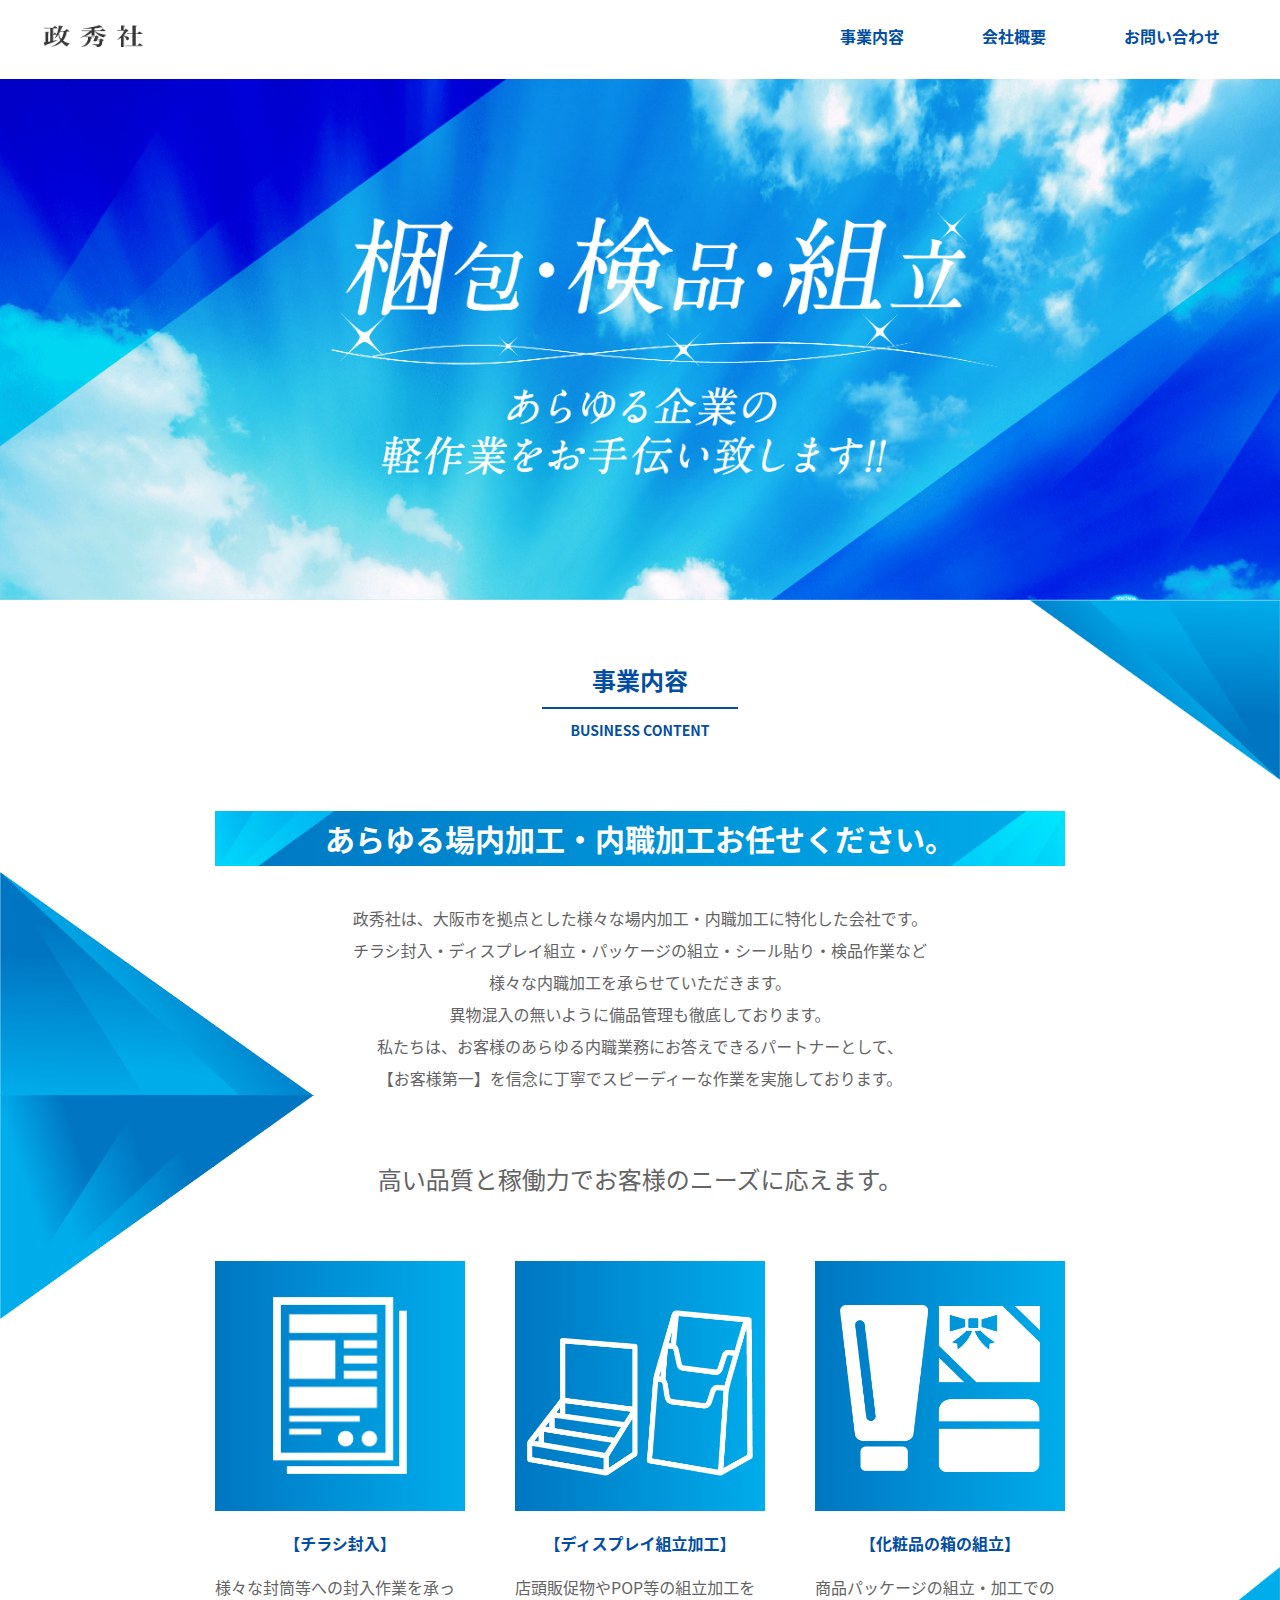
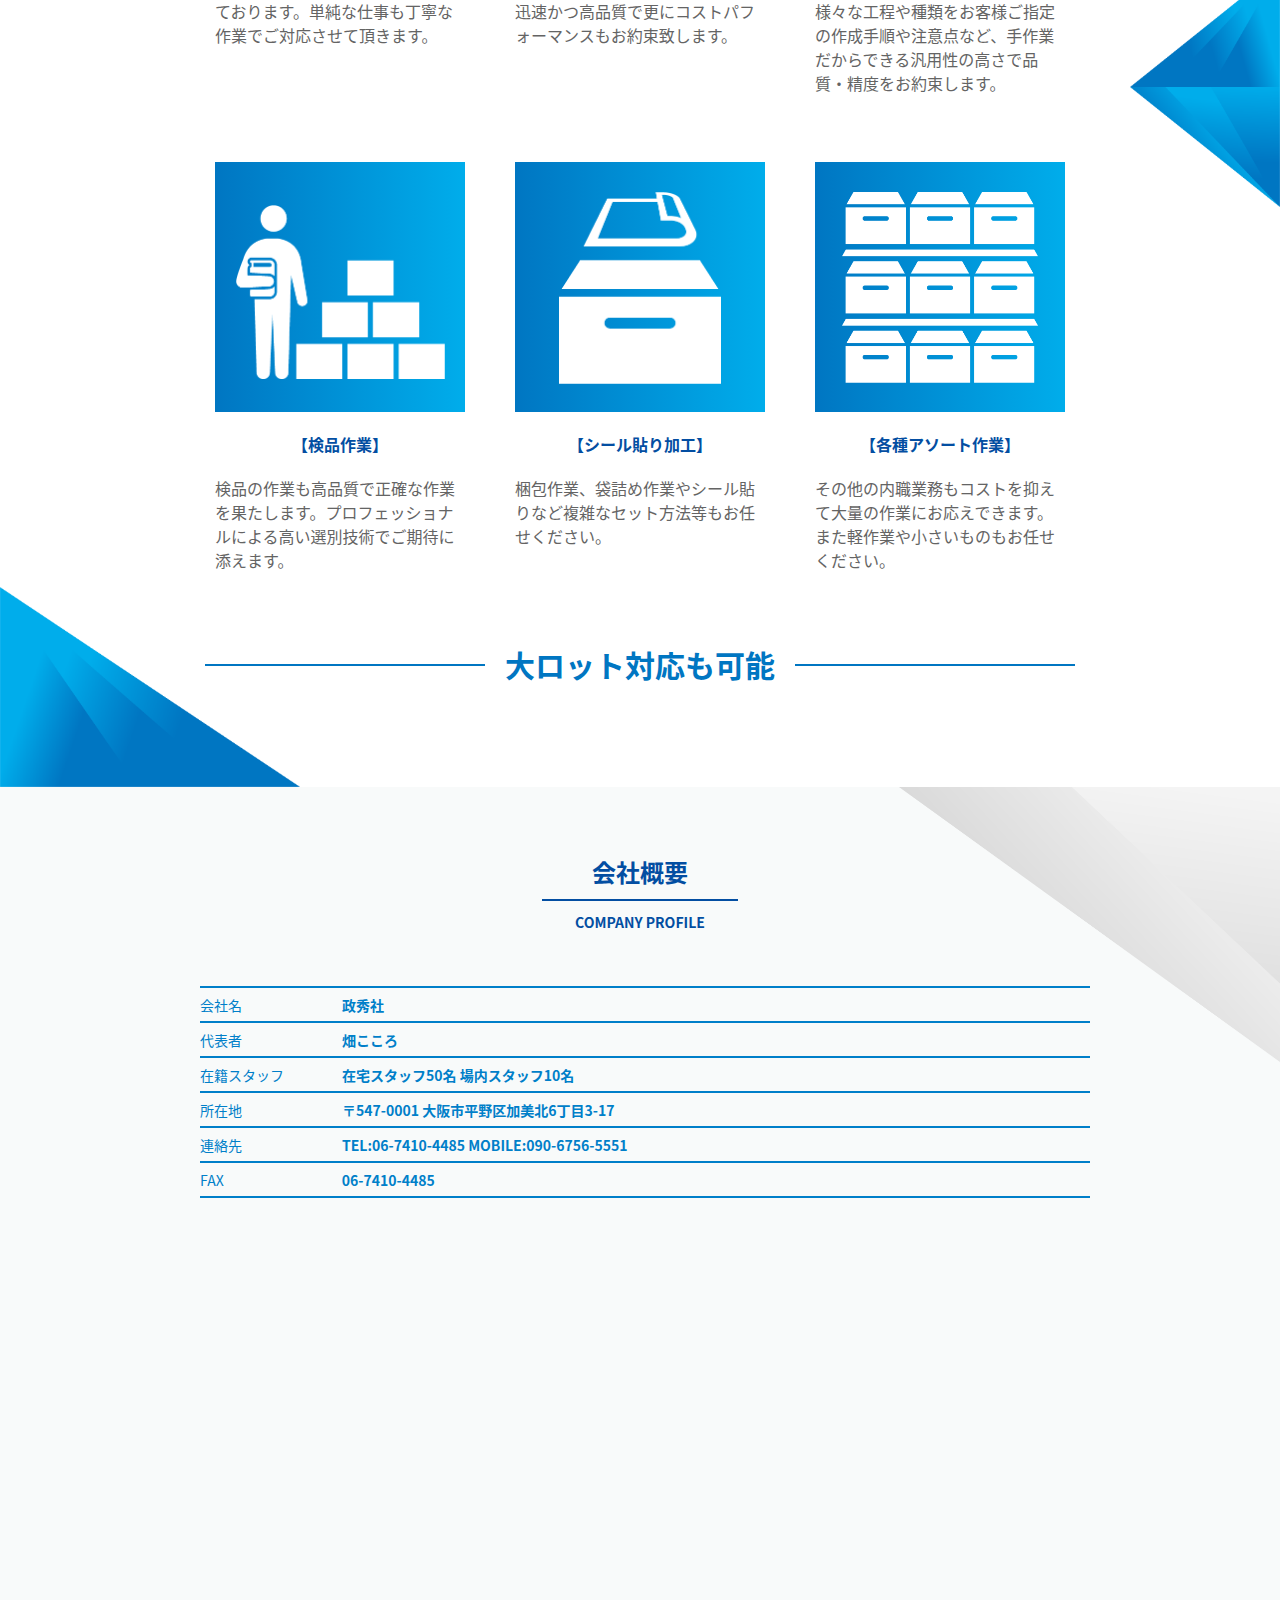
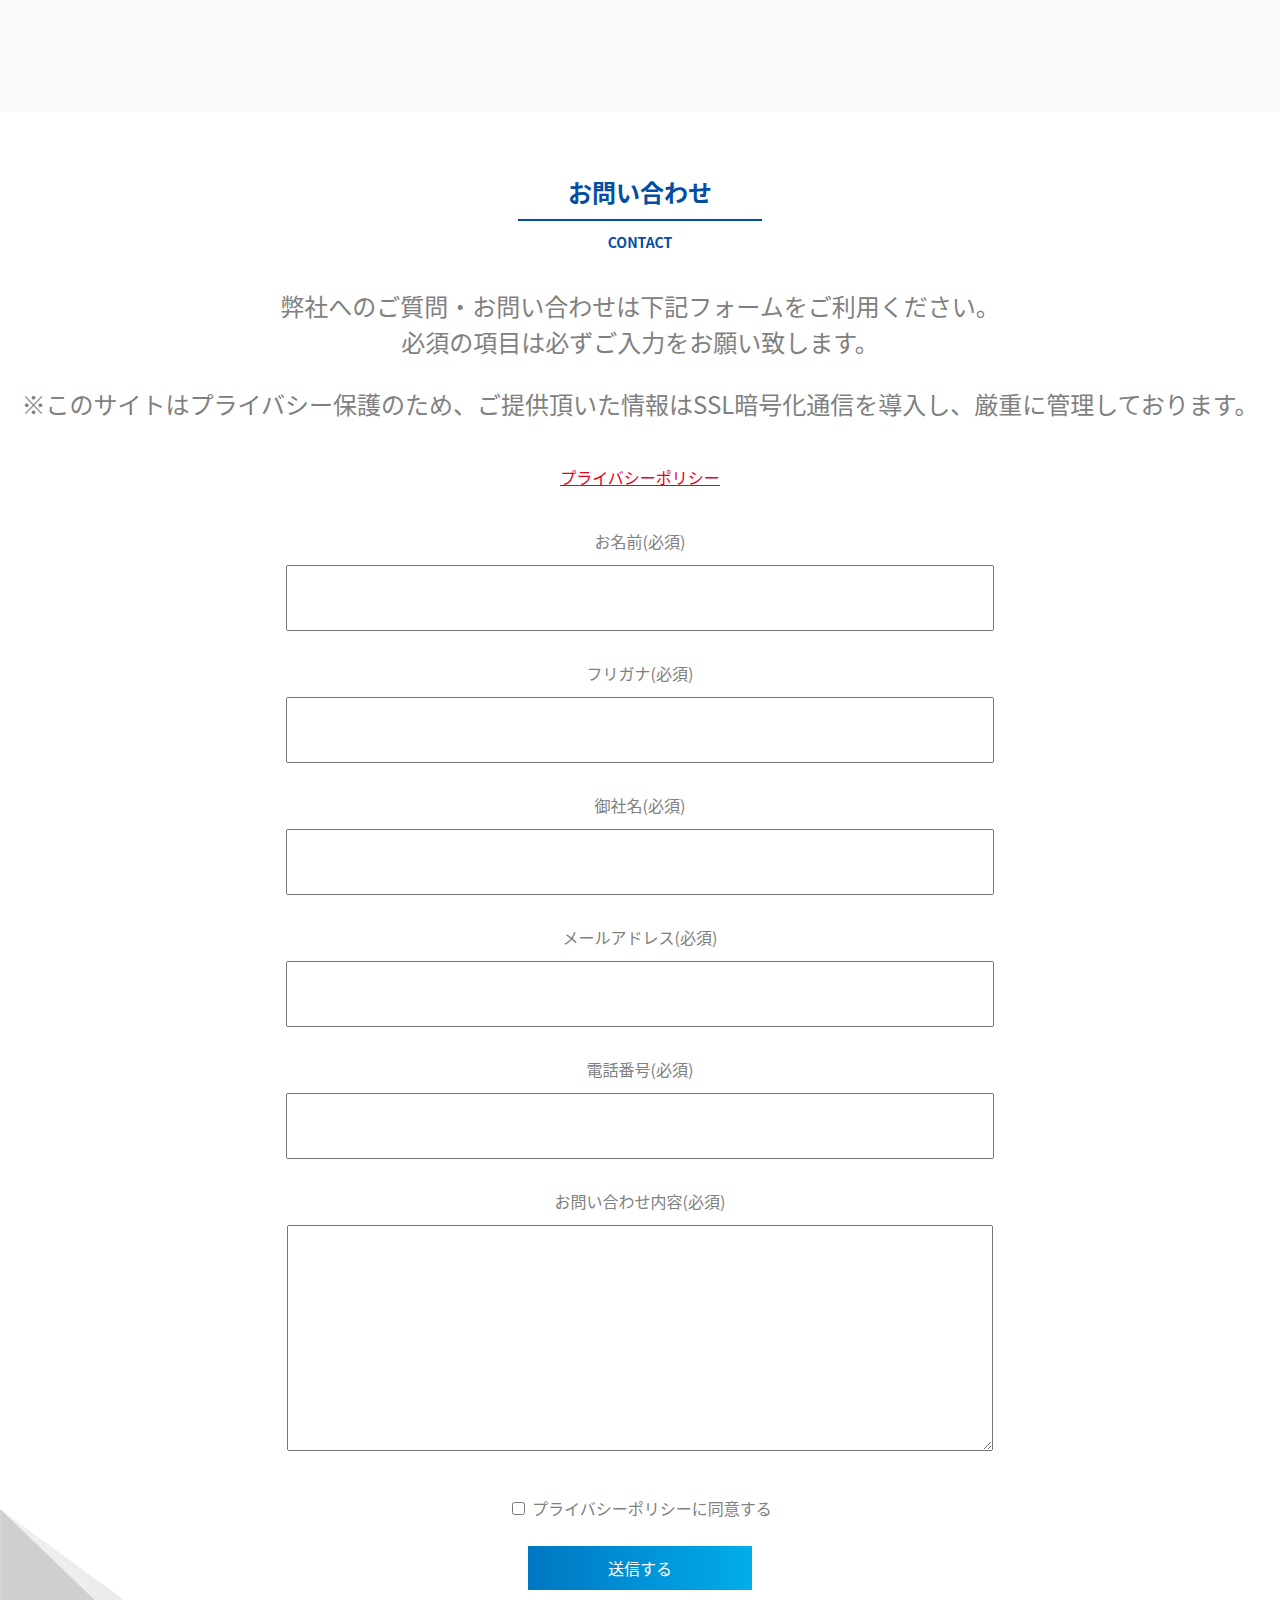
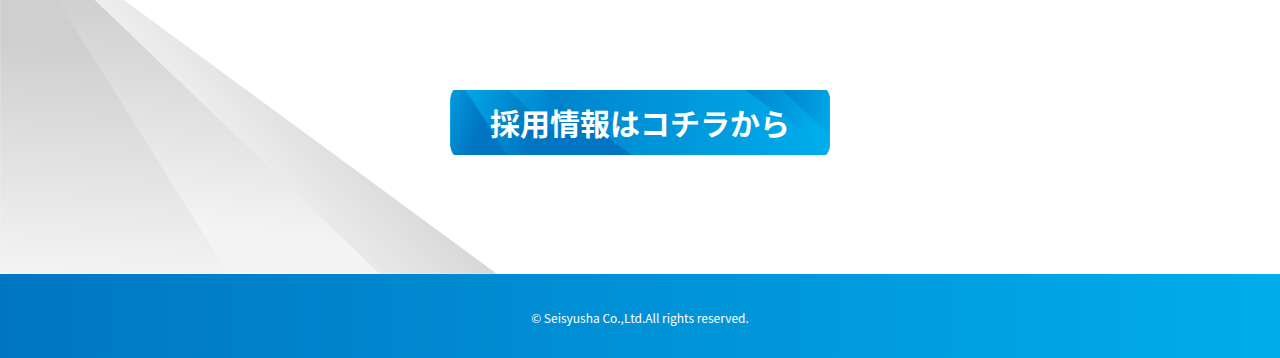
==== index.html @ 72c6580d "Add files via upload" ====
<!DOCTYPE html>
<html lang="ja">

<head>
    <meta charset="UTF-8">
    <meta http-equiv="X-UA-Compatible" content="IE=edge">
    <meta name="viewport" content="width=device-width, initial-scale=1.0">
    <title>政秀社</title>
    <link rel="stylesheet" href="./css/reset.css">
    <link rel="stylesheet" href="./css/style.css">
</head>

<body>
    <header class="header">
        <div class="header-inner">
            <h1 class="header-logo"><img src="./img/seishusya-logo.png" alt="政秀社"></h1>
            <button class="nav-btn" id="nav-btn" type="button" aria-label="メニュー"><span></span><span></span><span></span></button>
            <div class="nav" id="nav">
                <nav class="nav-wrap">
                    <ul class="nav-list">
                        <li class="item"><a href="#business">事業内容</a></li>
                        <li class="item"><a href="#company">会社概要</a></li>
                        <li class="item" id="contact-line"><a href="#contact">お問い合わせ</a></li>
                        <div class="back-top"><a href="#">TOPに戻る</a></div>
                    </ul>
                </nav>
            </div>
        </div>
    </header>

    <main>
        <section class="business" id="business">
            <div class="inner">
                <h2 class="cmn-title">
                    <div class="main"><a>事業内容</a></div>
                    <div class="sub">BUSINESS CONTENT</div>
                </h2>
                <div class="triangle-1"><img src="./img/triangle-1.png" alt=""></div>
                <div class="triangle-2"><img src="./img/triangle-2.png" alt=""></div>
                <div class="triangle-3"><img src="./img/triangle-3.png" alt=""></div>
                <div class="triangle-4"><img src="./img/triangle-4.png" alt=""></div>
                <div class="triangle-5"><img src="./img/triangle-5.png" alt=""></div>
                <div class="triangle-6"><img src="./img/triangle-6.png" alt=""></div>
                <div class="triangle-sp-1"><img src="./img/triangle-4.png" alt=""></div>
                <div class="triangle-sp-2"><img src="./img/triangle-5.png" alt=""></div>
                <div class="triangle-sp-3"><img src="./img/triangle-2.png" alt=""></div>
                <div class="triangle-sp-4"><img src="./img/triangle-3.png" alt=""></div>
                <div class="business-cont">
                    <div class="business-message">
                        <p class="main-desc">あらゆる場内加工・内職加工<br class="sp">お任せください。</p>
                        <p class="sub-desc">
                            政秀社は、大阪市を拠点とした<br class="sp">様々な場内加工・内職加工に特化した会社です。<br>
                            チラシ封入・ディスプレイ組立・パッケージの組立・シール貼り・検品作業など<br>
                            様々な内職加工を承らせていただきます。<br>
                            異物混入の無いように備品管理も徹底しております。<br>
                            私たちは、お客様のあらゆる内職業務にお答えできるパートナーとして、<br>
                            【お客様第一】を信念に丁寧でスピーディーな作業を実施しております。
                        </p>
                        <p class="declare">高い品質と稼働力で<br class="sp">お客様のニーズに応えます。</p>
                    </div>
                    <ul class="business-list">
                        <div class="business-list-inner1">
                            <li class="business-item">
                                <div class="image1"><img src="./img/chirashi.png" alt=""></div>
                                <div class="text">
                                    <div class="title">【チラシ封入】</div>
                                    <p class="desc">様々な封筒等への封入作業を承っております。<br class="sp">単純な仕事も丁寧な作業で<br class="sp">ご対応させて頂きます。</p>
                                </div>
                            </li>
                            <li class="business-item">
                                <div class="image2"><img src="./img/display.png" alt=""></div>
                                <div class="text">
                                    <div class="title">【ディスプレイ組立加工】</div>
                                    <p class="desc">店頭販促物やPOP等の組立加工を迅速かつ<br class="sp">高品質で更にコストパフォーマンスも<br class="sp">お約束致します。</p>
                                </div>
                            </li>
                            <li class="business-item">
                                <div class="image3"><img src="./img/cosme.png" alt=""></div>
                                <div class="text">
                                    <div class="title">【化粧品の箱の組立】</div>
                                    <p class="desc">商品パッケージの組立・加工での様々な工程や<br class="sp">種類をお客様ご指定の作成手順や注意点など、<br class="sp">手作業だからできる汎用性の高さで<br class="sp">品質・精度をお約束します。</p>
                                </div>
                            </li>
                        </div>
                        <div class="business-list-inner2">
                            <li class="business-item">
                                <div class="image1"><img src="./img/check.png" alt=""></div>
                                <div class="text">
                                    <div class="title">【検品作業】</div>
                                    <p class="desc">検品の作業も高品質で正確な<br class="sp">作業を果たします。プロフェッショナルによる<br class="sp">高い選別技術でご期待に添えます。</p>
                                </div>
                            </li>
                            <li class="business-item">
                                <div class="image2"><img src="./img/seal.png" alt=""></div>
                                <div class="text">
                                    <div class="title">【シール貼り加工】</div>
                                    <p class="desc">梱包作業、袋詰め作業やシール貼りなど<br class="sp">複雑なセット方法等もお任せください。</p>
                                </div>
                            </li>
                            <li class="business-item">
                                <div class="image3"><img src="./img/assort.png" alt=""></div>
                                <div class="text">
                                    <div class="title">【各種アソート作業】</div>
                                    <p class="desc">その他の内職業務もコストを抑えて大量の<br class="sp">作業にお応えできます。また軽作業や<br class="sp">小さいものもお任せください。</p>
                                </div>
                            </li>
                        </div>
                    </ul>
                    <div class="lot">
                        <p>大ロット対応も可能</p>
                    </div>
                </div>
            </div>
        </section>
        <section class="company" id="company">
            <div class="inner">
                <h2 class="cmn-title">
                    <div class="main"><a>会社概要</a></div>
                    <div class="sub">COMPANY PROFILE</div>
                </h2>
                <div class="company-grey-triangle"><img src="./img/company-grey-triangle.png" alt=""></div>
                <div class="company-cont">
                    <div class="company-list">
                        <div class="row">
                            <dt>会社名</dt>
                            <dd>政秀社</dd>
                        </div>
                        <div class="row">
                            <dt>代表者</dt>
                            <dd>畑こころ</dd>
                        </div>
                        <div class="row">
                            <dt>在籍スタッフ</dt>
                            <dd class="staff">在宅スタッフ50名 場内スタッフ10名</dd>
                        </div>
                        <div class="row">
                            <dt>所在地</dt>
                            <dd>〒547-0001 大阪市平野区加美北6丁目3-17</dd>
                        </div>
                        <div class="row">
                            <dt>連絡先</dt>
                            <dd>TEL:06-7410-4485 MOBILE:090-6756-5551</dd>
                        </div>
                        <div class="row">
                            <dt>FAX</dt>
                            <dd class="fax">06-7410-4485</dd>
                        </div>
                    </div>
                </div>
                <div class="map">
                    <iframe src="https://www.google.com/maps/embed?pb=!1m18!1m12!1m3!1d3282.726730748494!2d135.55328781526424!3d34.63634539416973!2m3!1f0!2f0!3f0!3m2!1i1024!2i768!4f13.1!3m3!1m2!1s0x6000def85a38cc5d%3A0x6b41bdda71db321!2z44CSNTQ3LTAwMDEg5aSn6Ziq5bqc5aSn6Ziq5biC5bmz6YeO5Yy65Yqg576O5YyX77yW5LiB55uu77yT4oiS77yR!5e0!3m2!1sja!2sjp!4v1630941141599!5m2!1sja!2sjp" width="auto" height="auto" style="border:0;" allowfullscreen="" loading="lazy"></iframe>
                </div>
            </div>
        </section>
        <section class="contact" id="contact">
            <div class="inner">
                <h2 class="cmn-title">
                    <div class="main"><a>お問い合わせ</a></div>
                    <div class="sub">CONTACT</div>
                </h2>
                <div class="contact-cont">
                    <div class="text">
                        <p class="main">弊社へのご質問・お問い合わせは<br class="sp">下記フォームをご利用ください。<br>必須の項目は必ずご入力をお願い致します。</p>
                        <p class="sub">※このサイトはプライバシー保護のため、<br class="sp">ご提供頂いた情報は<br class="sp">SSL暗号化通信を導入し、厳重に管理しております。</p>
                    </div>
                    <div class="policy">
                        <p><a href="privacy.html">プライバシーポリシー</a></p>
                    </div>
                    <div class="contact-form">
                        <div class="name">
                            <p>お名前(必須)</p>
                            <input type="text" name="名前" id="form-name">
                        </div>
                        <div class="kana">
                            <p>フリガナ(必須)</p>
                            <input type="text" name="フリガナ" id="form-kana">
                        </div>
                        <div class="company-name">
                            <p>御社名(必須)</p>
                            <input type="text" name="御社名" id="form-company">
                        </div>
                        <div class="address">
                            <p>メールアドレス(必須)</p>
                            <input type="text" name="メールアドレス" id="form-address">
                        </div>
                        <div class="phone">
                            <p>電話番号(必須)</p>
                            <input type="text" name="電話番号" id="form-phone">
                        </div>
                        <div class="textarea">
                            <p>お問い合わせ内容(必須)</p>
                            <textarea name="お問い合わせ内容" id="text" ></textarea>
                        </div>
                    </div>
                    <div class="checkbox">
                        <input type="checkbox" id="01-A" name="checkbox01" >
                        <label for="01-A" class="checkbox01">プライバシーポリシーに同意する</label>
                    </div>
                    <div class="submit-btn">
                        <div class="submit"><a href="#">送信する</a></div>
                    </div>
                    <div class="recruit-btn">
                        <div class="recruit"><a href="#">採用情報はコチラから</a></div>
                    </div>
                </div>
                <div class="grey-triangle"><img src="./img/grey-triangle.png" alt=""></div>
            </div>
            <!-- トップに戻るボタン -->
            <a href="#" class="back-to-top">⋀</a>
        </section>
        <footer class="footer">
            <div class="inner">
                <small>&copy; Seisyusha Co.,Ltd.All rights reserved.</small>
            </div>
        </footer>
    </main>
    <script src="https://code.jquery.com/jquery-3.4.1.min.js"></script>
    <script src="./js/script.js"></script>

</body>

</html>
---- css/style.css ----
body {
  font-size: 16px;
  line-height: 1.5;
  font-family: "Noto Sans CJK JP";
}

a {
  color: #000000;
  text-decoration: none;
}

img {
  width: 100%;
  height: auto;
}

.cmn-title {
  text-align: center;
  font-family: "Noto Sans CJK JP";
  font-weight: bold;
}

.cmn-title .main {
  font-size: 24px;
  margin-top: 62px;
}

.cmn-title .main a {
  color: #034ea2;
  border-bottom: 1px solid #034ea2;
  border-bottom-width: 2px;
  padding-right: 50px;
  padding-left: 50px;
  padding-bottom: 10px;
}

.cmn-title .sub {
  font-size: 14px;
  margin-top: 22px;
  color: #034ea2;
}

header {
  background-image: url(../img/seishuusya-image.png);
  background-position: center;
  background-size: cover;
  height: 600px;
  max-width: 1920px;
  margin-left: auto;
  margin-right: auto;
}

@media print, screen and (max-width: 670px) {
  header {
    background-image: url(../img/sp-bg.png);
  }
}

header .header-inner {
  position: fixed;
  display: -webkit-box;
  display: -ms-flexbox;
  display: flex;
  -webkit-box-pack: justify;
      -ms-flex-pack: justify;
          justify-content: space-between;
  background-color: #fff;
  padding-bottom: 10px;
  width: 100%;
  z-index: 2;
}

@media print, screen and (min-width: 768px) {
  header .header-inner {
    position: relative;
    width: initial;
  }
}

header .header-logo {
  margin-left: 43px;
  margin-top: 24px;
}

header .header-logo img {
  width: 110px;
  height: 30px;
}

header .nav-btn {
  color: #000;
  width: 52px;
  height: 30px;
  -webkit-appearance: none;
     -moz-appearance: none;
          appearance: none;
  background: transparent;
  border: none;
  font: inherit;
  outline: none;
  position: relative;
  right: 30px;
  margin-top: 20px;
}

@media print, screen and (min-width: 768px) {
  header .nav-btn {
    display: none;
  }
}

header .nav-btn.-active span {
  top: 0;
  bottom: 0;
  margin: auto;
  -webkit-transition: -webkit-transform 0.3s ease;
  transition: -webkit-transform 0.3s ease;
  transition: transform 0.3s ease;
  transition: transform 0.3s ease, -webkit-transform 0.3s ease;
}

header .nav-btn.-active span:first-child {
  -webkit-transform: rotate(45deg);
          transform: rotate(45deg);
}

header .nav-btn.-active span:nth-child(2) {
  -webkit-transform: rotate(45deg);
          transform: rotate(45deg);
}

header .nav-btn.-active span:last-child {
  -webkit-transform: rotate(-45deg);
          transform: rotate(-45deg);
}

header .nav-btn span {
  position: absolute;
  width: 50px;
  height: 3px;
  background-color: #00a0e9;
  display: block;
  -webkit-transition: -webkit-transform 0.3s ease;
  transition: -webkit-transform 0.3s ease;
  transition: transform 0.3s ease;
  transition: transform 0.3s ease, -webkit-transform 0.3s ease;
}

header .nav-btn span:first-child {
  top: 0;
}

header .nav-btn span:nth-child(2) {
  top: 0;
  bottom: 0;
  margin: auto;
}

header .nav-btn span:last-child {
  bottom: 0;
}

header .nav {
  position: fixed;
  left: 0;
  top: 68px;
  width: 100%;
  background-color: #fff;
  border-top: 3px solid #00a0e9;
  padding-top: 50px;
  z-index: 1;
  opacity: 0;
  visibility: hidden;
  -webkit-transition: opacity 0.3s ease;
  transition: opacity 0.3s ease;
}

@media print, screen and (min-width: 768px) {
  header .nav {
    position: relative;
    width: initial;
    background-color: transparent;
    padding-top: 0;
    z-index: 3;
    left: inherit;
    right: 0;
    top: 24px;
    opacity: 1;
    visibility: visible;
    border: none;
  }
}

header .nav.-active {
  opacity: 1;
  visibility: visible;
  -webkit-transition: opacity 0.3s ease;
  transition: opacity 0.3s ease;
}

header .nav-list {
  text-align: center;
  padding-bottom: 45px;
}

@media print, screen and (min-width: 768px) {
  header .nav-list {
    display: -webkit-box;
    display: -ms-flexbox;
    display: flex;
    margin-right: 60px;
  }
}

header .nav-list .item + .item {
  margin-top: 40px;
}

@media print, screen and (min-width: 768px) {
  header .nav-list .item + .item {
    margin-left: 78px;
    margin-top: 0;
  }
}

header .nav-list .item a {
  color: #034ea2;
  font-size: 24px;
  font-weight: bold;
  border-bottom: 1px solid #00a0e9;
  border-bottom-width: 1px;
  padding-right: 243px;
  padding-left: 243px;
  padding-bottom: 10px;
}

@media print, screen and (min-width: 768px) {
  header .nav-list .item a {
    color: #034ea2;
    font-family: "Noto Sans CJK JP";
    font-size: 16px;
    text-decoration: none;
    border: none;
    padding: 0;
  }
}

header .nav-list .item a:hover {
  border-bottom: 2px solid #034ea2;
  padding-bottom: 5px;
}

@media print, screen and (max-width: 768px) {
  header .nav-list .item a:hover {
    border-bottom: 1px solid #00a0e9;
  }
}

header .nav-list #contact-line a {
  padding-right: 220px;
  padding-left: 220px;
}

@media print, screen and (min-width: 768px) {
  header .nav-list #contact-line a {
    padding: 0;
  }
}

header .nav-list .back-top {
  margin-top: 40px;
}

header .nav-list .back-top a {
  color: #00a0e9;
  font-weight: bold;
  text-decoration: underline;
}

@media print, screen and (min-width: 768px) {
  header .nav-list .back-top {
    display: none;
  }
}

.footer {
  text-align: center;
  padding-top: 30px;
  padding-bottom: 30px;
  background: -ms-linear-gradient(0deg, #0076c2 0%, #00adeb 100%);
  -ms-filter: "progid:DXImageTransform.Microsoft.gradient(startColorstr='#0076C2', endColorstr='#00ADEB' ,GradientType=0)";
  background: -webkit-gradient(linear, left top, right top, from(#0076c2), to(#00adeb));
  background: linear-gradient(90deg, #0076c2 0%, #00adeb 100%);
  filter: progid:DXImageTransform.Microsoft.gradient(startColorstr='#0076C2',endColorstr='#00ADEB' , GradientType=1);
}

.footer small {
  color: #fff;
  font-size: 12px;
}

.business {
  position: relative;
  max-width: 1920px;
  margin-left: auto;
  margin-right: auto;
}

.business .business-message {
  text-align: center;
}

.business .business-message .main-desc {
  color: #fff;
  font-size: 30px;
  font-weight: bold;
  width: 850px;
  margin-top: 70px;
  margin-left: auto;
  margin-right: auto;
  padding-top: 5px;
  padding-bottom: 5px;
  background-image: url(../img/bg.png);
}

@media print, screen and (max-width: 850px) {
  .business .business-message .main-desc {
    width: 650px;
    font-size: 24px;
    background-size: cover;
    background-position: center;
    background-repeat: no-repeat;
  }
}

@media print, screen and (max-width: 670px) {
  .business .business-message .main-desc {
    width: 400px;
    font-size: 20px;
    background-image: url(../img/sp-message.png);
    background-size: cover;
    background-position: center;
    background-repeat: no-repeat;
  }
}

@media print, screen and (max-width: 400px) {
  .business .business-message .main-desc {
    width: 350px;
  }
}

@media print, screen and (min-width: 670px) {
  .business .business-message .main-desc .sp {
    display: none;
  }
}

.business .business-message .sub-desc {
  margin-top: 36px;
  line-height: 2;
  color: #646464;
}

@media print, screen and (max-width: 670px) {
  .business .business-message .sub-desc {
    font-size: 18px;
    margin-right: 50px;
    margin-left: 50px;
  }
}

@media print, screen and (max-width: 500px) {
  .business .business-message .sub-desc {
    font-size: 3.5vw;
    margin-right: 20px;
    margin-left: 20px;
  }
}

@media print, screen and (min-width: 780px) {
  .business .business-message .sub-desc .sp {
    display: none;
  }
}

.business .business-message .declare {
  margin-top: 67px;
  font-size: 24px;
  color: #646464;
}

@media print, screen and (min-width: 670px) {
  .business .business-message .declare .sp {
    display: none;
  }
}

.business .business-list {
  margin-top: 64px;
}

.business .business-list-inner1 {
  display: -webkit-box;
  display: -ms-flexbox;
  display: flex;
  width: 850px;
  margin-left: auto;
  margin-right: auto;
}

@media print, screen and (max-width: 960px) {
  .business .business-list-inner1 {
    width: auto;
    display: block;
  }
}

.business .business-list-inner1 .business-item + :nth-child(n + 2) {
  margin-left: 50px;
}

@media print, screen and (max-width: 960px) {
  .business .business-list-inner1 .business-item + :nth-child(n + 2) {
    margin-left: 0;
    margin-top: 80px;
  }
}

.business .business-list-inner1 .image1 {
  background: -ms-linear-gradient(0deg, #0076c2 0%, #00adeb 100%);
  -ms-filter: "progid:DXImageTransform.Microsoft.gradient(startColorstr='#0076C2', endColorstr='#00ADEB' ,GradientType=0)";
  background: -webkit-gradient(linear, left top, right top, from(#0076c2), to(#00adeb));
  background: linear-gradient(90deg, #0076c2 0%, #00adeb 100%);
  filter: progid:DXImageTransform.Microsoft.gradient(startColorstr='#0076C2',endColorstr='#00ADEB' , GradientType=1);
  width: 250px;
  height: 250px;
  text-align: center;
}

@media print, screen and (max-width: 960px) {
  .business .business-list-inner1 .image1 {
    margin-left: auto;
    margin-right: auto;
  }
}

.business .business-list-inner1 .image1 img {
  width: 134px;
  height: 177px;
  margin-top: 36px;
}

.business .business-list-inner1 .image2 {
  background: -ms-linear-gradient(0deg, #0076c2 0%, #00adeb 100%);
  -ms-filter: "progid:DXImageTransform.Microsoft.gradient(startColorstr='#0076C2', endColorstr='#00ADEB' ,GradientType=0)";
  background: -webkit-gradient(linear, left top, right top, from(#0076c2), to(#00adeb));
  background: linear-gradient(90deg, #0076c2 0%, #00adeb 100%);
  filter: progid:DXImageTransform.Microsoft.gradient(startColorstr='#0076C2',endColorstr='#00ADEB' , GradientType=1);
  width: 250px;
  height: 250px;
  text-align: center;
}

@media print, screen and (max-width: 960px) {
  .business .business-list-inner1 .image2 {
    margin-left: auto;
    margin-right: auto;
  }
}

.business .business-list-inner1 .image2 img {
  width: 226px;
  height: 166px;
  margin-top: 49px;
}

.business .business-list-inner1 .image3 {
  background: -ms-linear-gradient(0deg, #0076c2 0%, #00adeb 100%);
  -ms-filter: "progid:DXImageTransform.Microsoft.gradient(startColorstr='#0076C2', endColorstr='#00ADEB' ,GradientType=0)";
  background: -webkit-gradient(linear, left top, right top, from(#0076c2), to(#00adeb));
  background: linear-gradient(90deg, #0076c2 0%, #00adeb 100%);
  filter: progid:DXImageTransform.Microsoft.gradient(startColorstr='#0076C2',endColorstr='#00ADEB' , GradientType=1);
  width: 250px;
  height: 250px;
  text-align: center;
}

@media print, screen and (max-width: 960px) {
  .business .business-list-inner1 .image3 {
    margin-left: auto;
    margin-right: auto;
  }
}

.business .business-list-inner1 .image3 img {
  width: 200px;
  height: 167px;
  margin-top: 44px;
}

.business .business-list-inner1 .title {
  margin-top: 20px;
  margin-bottom: 20px;
  color: #034ea2;
  text-align: center;
  font-family: "Noto Sans CJK JP";
  font-weight: bold;
}

.business .business-list-inner1 .desc {
  color: #646464;
}

@media print, screen and (max-width: 960px) {
  .business .business-list-inner1 .desc {
    text-align: center;
  }
}

@media print, screen and (min-width: 960px) {
  .business .business-list-inner1 .desc .sp {
    display: none;
  }
}

.business .business-list-inner2 {
  display: -webkit-box;
  display: -ms-flexbox;
  display: flex;
  width: 850px;
  margin-left: auto;
  margin-right: auto;
  margin-top: 67px;
}

@media print, screen and (max-width: 960px) {
  .business .business-list-inner2 {
    width: auto;
    display: block;
  }
}

.business .business-list-inner2 .business-item + :nth-child(n + 2) {
  margin-left: 50px;
}

@media print, screen and (max-width: 960px) {
  .business .business-list-inner2 .business-item + :nth-child(n + 2) {
    margin-left: 0;
    margin-top: 80px;
  }
}

.business .business-list-inner2 .image1 {
  background: -ms-linear-gradient(0deg, #0076c2 0%, #00adeb 100%);
  -ms-filter: "progid:DXImageTransform.Microsoft.gradient(startColorstr='#0076C2', endColorstr='#00ADEB' ,GradientType=0)";
  background: -webkit-gradient(linear, left top, right top, from(#0076c2), to(#00adeb));
  background: linear-gradient(90deg, #0076c2 0%, #00adeb 100%);
  filter: progid:DXImageTransform.Microsoft.gradient(startColorstr='#0076C2',endColorstr='#00ADEB' , GradientType=1);
  width: 250px;
  height: 250px;
  text-align: center;
}

@media print, screen and (max-width: 960px) {
  .business .business-list-inner2 .image1 {
    margin-right: auto;
    margin-left: auto;
  }
}

.business .business-list-inner2 .image1 img {
  width: 209px;
  height: 174px;
  margin-top: 43px;
}

.business .business-list-inner2 .image2 {
  background: -ms-linear-gradient(0deg, #0076c2 0%, #00adeb 100%);
  -ms-filter: "progid:DXImageTransform.Microsoft.gradient(startColorstr='#0076C2', endColorstr='#00ADEB' ,GradientType=0)";
  background: -webkit-gradient(linear, left top, right top, from(#0076c2), to(#00adeb));
  background: linear-gradient(90deg, #0076c2 0%, #00adeb 100%);
  filter: progid:DXImageTransform.Microsoft.gradient(startColorstr='#0076C2',endColorstr='#00ADEB' , GradientType=1);
  width: 250px;
  height: 250px;
  text-align: center;
}

@media print, screen and (max-width: 960px) {
  .business .business-list-inner2 .image2 {
    margin-right: auto;
    margin-left: auto;
  }
}

.business .business-list-inner2 .image2 img {
  width: 162px;
  height: 192px;
  margin-top: 30px;
}

.business .business-list-inner2 .image3 {
  background: -ms-linear-gradient(0deg, #0076c2 0%, #00adeb 100%);
  -ms-filter: "progid:DXImageTransform.Microsoft.gradient(startColorstr='#0076C2', endColorstr='#00ADEB' ,GradientType=0)";
  background: -webkit-gradient(linear, left top, right top, from(#0076c2), to(#00adeb));
  background: linear-gradient(90deg, #0076c2 0%, #00adeb 100%);
  filter: progid:DXImageTransform.Microsoft.gradient(startColorstr='#0076C2',endColorstr='#00ADEB' , GradientType=1);
  width: 250px;
  height: 250px;
  text-align: center;
}

@media print, screen and (max-width: 960px) {
  .business .business-list-inner2 .image3 {
    margin-right: auto;
    margin-left: auto;
  }
}

.business .business-list-inner2 .image3 img {
  width: 196px;
  height: 191px;
  margin-top: 30px;
}

.business .business-list-inner2 .title {
  margin-top: 20px;
  margin-bottom: 20px;
  color: #034ea2;
  text-align: center;
  font-family: "Noto Sans CJK JP";
  font-weight: bold;
}

.business .business-list-inner2 .desc {
  color: #646464;
}

@media print, screen and (max-width: 960px) {
  .business .business-list-inner2 .desc {
    text-align: center;
  }
}

@media print, screen and (min-width: 960px) {
  .business .business-list-inner2 .desc .sp {
    display: none;
  }
}

.business .lot {
  font-size: 30px;
  margin-top: 70px;
  font-weight: bold;
  color: #0076c2;
}

@media print, screen and (max-width: 960px) {
  .business .lot {
    font-size: 20px;
  }
}

@media print, screen and (max-width: 420px) {
  .business .lot {
    font-size: 16px;
  }
}

.business .lot p {
  display: -webkit-box;
  display: -ms-flexbox;
  display: flex;
  -webkit-box-align: center;
      -ms-flex-align: center;
          align-items: center;
  -webkit-box-pack: center;
      -ms-flex-pack: center;
          justify-content: center;
}

.business .lot :before {
  content: "";
  width: 280px;
  height: 2px;
  background: #0076c2;
  margin: 0 20px 0 0;
}

@media print, screen and (max-width: 960px) {
  .business .lot :before {
    width: 180px;
  }
}

@media print, screen and (max-width: 760px) {
  .business .lot :before {
    width: 100px;
  }
}

@media print, screen and (max-width: 420px) {
  .business .lot :before {
    width: 60px;
  }
}

.business .lot :after {
  content: "";
  width: 280px;
  height: 2px;
  background: #0076c2;
  margin: 0 0 0 20px;
}

@media print, screen and (max-width: 960px) {
  .business .lot :after {
    width: 180px;
  }
}

@media print, screen and (max-width: 760px) {
  .business .lot :after {
    width: 100px;
  }
}

@media print, screen and (max-width: 420px) {
  .business .lot :after {
    width: 60px;
  }
}

.business .triangle-1 img {
  width: 250px;
  height: 180px;
  position: absolute;
  right: 0;
  top: -62px;
}

@media print, screen and (max-width: 670px) {
  .business .triangle-1 img {
    width: 200px;
    height: 150px;
  }
}

@media print, screen and (max-width: 670px) {
  .business .triangle-1 img {
    top: -62px;
  }
}

.business .triangle-2 img {
  width: 314px;
  height: 224px;
  position: absolute;
  top: 210px;
}

@media print, screen and (max-width: 1200px) {
  .business .triangle-2 img {
    width: 150px;
    height: 120px;
    top: 300px;
  }
}

@media print, screen and (max-width: 850px) {
  .business .triangle-2 img {
    top: 350px;
  }
}

@media print, screen and (max-width: 780px) {
  .business .triangle-2 img {
    top: 380px;
    width: 100px;
    height: 100px;
  }
}

@media print, screen and (max-width: 670px) {
  .business .triangle-2 img {
    width: 120px;
    height: 100px;
    top: 550px;
  }
}

@media print, screen and (max-width: 500px) {
  .business .triangle-2 img {
    width: 90px;
    height: 70px;
    top: 550px;
  }
}

@media print, screen and (max-width: 420px) {
  .business .triangle-2 img {
    width: 60px;
    height: 40px;
    top: 530px;
  }
}

@media print, screen and (max-width: 400px) {
  .business .triangle-2 img {
    bottom: 960px;
  }
}

.business .triangle-3 img {
  width: 314px;
  height: 224px;
  position: absolute;
  top: 433px;
}

@media print, screen and (max-width: 1200px) {
  .business .triangle-3 img {
    width: 150px;
    height: 120px;
    top: 420px;
  }
}

@media print, screen and (max-width: 850px) {
  .business .triangle-3 img {
    top: 470px;
  }
}

@media print, screen and (max-width: 780px) {
  .business .triangle-3 img {
    top: 480px;
    width: 100px;
    height: 100px;
  }
}

@media print, screen and (max-width: 670px) {
  .business .triangle-3 img {
    width: 120px;
    height: 100px;
    top: 650px;
  }
}

@media print, screen and (max-width: 500px) {
  .business .triangle-3 img {
    width: 90px;
    height: 70px;
    top: 620px;
  }
}

@media print, screen and (max-width: 420px) {
  .business .triangle-3 img {
    width: 60px;
    height: 40px;
    top: 570px;
  }
}

@media print, screen and (max-width: 400px) {
  .business .triangle-3 img {
    bottom: 960px;
  }
}

.business .triangle-4 img {
  width: 284px;
  height: 207px;
  position: absolute;
  right: 0;
  bottom: 565px;
}

@media print, screen and (max-width: 1450px) {
  .business .triangle-4 img {
    width: 150px;
    height: 120px;
    bottom: 600px;
  }
}

@media print, screen and (max-width: 1100px) {
  .business .triangle-4 img {
    width: 100px;
    height: 100px;
    bottom: 600px;
  }
}

@media print, screen and (max-width: 960px) {
  .business .triangle-4 img {
    width: 150px;
    height: 120px;
    bottom: 980px;
  }
}

@media print, screen and (max-width: 670px) {
  .business .triangle-4 img {
    width: 120px;
    height: 100px;
  }
}

@media print, screen and (max-width: 500px) {
  .business .triangle-4 img {
    width: 90px;
    height: 70px;
    bottom: 950px;
  }
}

@media print, screen and (max-width: 420px) {
  .business .triangle-4 img {
    width: 60px;
    height: 40px;
  }
}

@media print, screen and (max-width: 400px) {
  .business .triangle-4 img {
    bottom: 1000px;
  }
}

.business .triangle-5 img {
  width: 284px;
  height: 207px;
  position: absolute;
  right: 0;
  bottom: 360px;
}

@media print, screen and (max-width: 1450px) {
  .business .triangle-5 img {
    width: 150px;
    height: 120px;
    bottom: 480px;
  }
}

@media print, screen and (max-width: 1100px) {
  .business .triangle-5 img {
    width: 100px;
    height: 100px;
    bottom: 500px;
  }
}

@media print, screen and (max-width: 960px) {
  .business .triangle-5 img {
    width: 150px;
    height: 120px;
    bottom: 860px;
  }
}

@media print, screen and (max-width: 670px) {
  .business .triangle-5 img {
    width: 120px;
    height: 100px;
    bottom: 880px;
  }
}

@media print, screen and (max-width: 500px) {
  .business .triangle-5 img {
    width: 90px;
    height: 70px;
  }
}

@media print, screen and (max-width: 420px) {
  .business .triangle-5 img {
    width: 60px;
    height: 40px;
    bottom: 910px;
  }
}

@media print, screen and (max-width: 400px) {
  .business .triangle-5 img {
    bottom: 960px;
  }
}

.business .triangle-6 img {
  width: 383px;
  height: 276px;
  position: absolute;
  bottom: -100px;
}

@media print, screen and (max-width: 1300px) {
  .business .triangle-6 img {
    width: 300px;
    height: 200px;
  }
}

@media print, screen and (max-width: 1100px) {
  .business .triangle-6 img {
    width: 200px;
    height: 180px;
  }
}

@media print, screen and (max-width: 420px) {
  .business .triangle-6 img {
    width: 100px;
    height: 150px;
  }
}

@media print, screen and (min-width: 960px) {
  .business .triangle-sp-1 {
    display: none;
  }
}

.business .triangle-sp-1 img {
  position: absolute;
  width: 150px;
  height: 120px;
  right: 0;
  top: 900px;
}

@media print, screen and (max-width: 670px) {
  .business .triangle-sp-1 img {
    width: 120px;
    height: 100px;
    top: 1100px;
  }
}

@media print, screen and (max-width: 500px) {
  .business .triangle-sp-1 img {
    width: 90px;
    height: 70px;
    top: 1100px;
  }
}

@media print, screen and (max-width: 420px) {
  .business .triangle-sp-1 img {
    width: 60px;
    height: 40px;
    top: 1130px;
  }
}

@media print, screen and (min-width: 960px) {
  .business .triangle-sp-2 {
    display: none;
  }
}

.business .triangle-sp-2 img {
  position: absolute;
  width: 150px;
  height: 120px;
  right: 0;
  top: 1020px;
}

@media print, screen and (max-width: 670px) {
  .business .triangle-sp-2 img {
    width: 120px;
    height: 100px;
    top: 1200px;
  }
}

@media print, screen and (max-width: 500px) {
  .business .triangle-sp-2 img {
    width: 90px;
    height: 70px;
    top: 1170px;
  }
}

@media print, screen and (max-width: 420px) {
  .business .triangle-sp-2 img {
    width: 60px;
    height: 40px;
  }
}

@media print, screen and (min-width: 960px) {
  .business .triangle-sp-3 {
    display: none;
  }
}

.business .triangle-sp-3 img {
  width: 150px;
  height: 120px;
  position: absolute;
  top: 1500px;
}

@media print, screen and (max-width: 670px) {
  .business .triangle-sp-3 img {
    width: 120px;
    height: 100px;
    top: 1750px;
  }
}

@media print, screen and (max-width: 500px) {
  .business .triangle-sp-3 img {
    width: 90px;
    height: 70px;
  }
}

@media print, screen and (max-width: 420px) {
  .business .triangle-sp-3 img {
    width: 60px;
    height: 40px;
    top: 1580px;
  }
}

@media print, screen and (min-width: 960px) {
  .business .triangle-sp-4 {
    display: none;
  }
}

.business .triangle-sp-4 img {
  width: 150px;
  height: 120px;
  position: absolute;
  top: 1620px;
}

@media print, screen and (max-width: 670px) {
  .business .triangle-sp-4 img {
    width: 120px;
    height: 100px;
    top: 1850px;
  }
}

@media print, screen and (max-width: 500px) {
  .business .triangle-sp-4 img {
    width: 90px;
    height: 70px;
    top: 1820px;
  }
}

@media print, screen and (max-width: 420px) {
  .business .triangle-sp-4 img {
    width: 60px;
    height: 40px;
    top: 1620px;
  }
}

.company {
  background-image: url(../img/company-background.png);
  background-position: center;
  background-repeat: no-repeat;
  background-size: cover;
  height: 600px;
  padding-top: 5px;
  padding-bottom: 320px;
  margin-top: 100px;
  position: relative;
}

@media print, screen and (max-width: 860px) {
  .company {
    padding-bottom: 700px;
  }
}

@media print, screen and (max-width: 500px) {
  .company {
    padding-bottom: 750px;
  }
}

@media print, screen and (max-width: 400px) {
  .company {
    padding-bottom: 800px;
  }
}

.company .company-list {
  width: 880px;
  margin-left: auto;
  margin-right: auto;
  margin-top: 55px;
}

@media print, screen and (max-width: 860px) {
  .company .company-list {
    width: 650px;
    margin-left: auto;
    margin-right: auto;
  }
}

@media print, screen and (max-width: 650px) {
  .company .company-list {
    width: 500px;
  }
}

@media print, screen and (max-width: 500px) {
  .company .company-list {
    width: 400px;
  }
}

@media print, screen and (max-width: 400px) {
  .company .company-list {
    width: 350px;
  }
}

.company .row {
  display: -webkit-box;
  display: -ms-flexbox;
  display: flex;
  color: #007fc9;
  line-height: 2.5;
  font-size: 14px;
  position: relative;
}

@media print, screen and (max-width: 860px) {
  .company .row {
    display: block;
  }
}

.company .row:before {
  content: "";
  display: block;
  width: 890px;
  height: 2px;
  background-color: #007fc9;
  position: absolute;
  top: -2px;
  bottom: 10px;
  left: 0px;
}

@media print, screen and (max-width: 860px) {
  .company .row:before {
    width: 650px;
  }
}

@media print, screen and (max-width: 650px) {
  .company .row:before {
    width: 500px;
  }
}

@media print, screen and (max-width: 500px) {
  .company .row:before {
    width: 400px;
  }
}

@media print, screen and (max-width: 400px) {
  .company .row:before {
    width: 350px;
  }
}

.company .row:after {
  content: "";
  display: block;
  height: 2px;
  background-color: #007fc9;
  position: absolute;
  bottom: 0;
  width: 890px;
  left: 0px;
}

@media print, screen and (max-width: 860px) {
  .company .row:after {
    width: 650px;
  }
}

@media print, screen and (max-width: 650px) {
  .company .row:after {
    width: 500px;
  }
}

@media print, screen and (max-width: 500px) {
  .company .row:after {
    width: 400px;
  }
}

@media print, screen and (max-width: 400px) {
  .company .row:after {
    width: 350px;
  }
}

@media print, screen and (max-width: 860px) {
  .company .row dt {
    text-align: center;
    font-size: 20px;
    font-weight: bold;
  }
}

@media print, screen and (max-width: 860px) and (max-width: 500px) {
  .company .row dt {
    font-size: 18px;
  }
}

.company .row dd {
  margin-left: 100px;
  font-weight: bold;
}

@media print, screen and (max-width: 860px) {
  .company .row dd {
    margin-left: 0;
    text-align: center;
    font-size: 20px;
  }
}

@media print, screen and (max-width: 500px) {
  .company .row dd {
    font-size: 16px;
  }
}

.company .row .staff {
  margin-left: 58px;
}

@media print, screen and (max-width: 860px) {
  .company .row .staff {
    margin-left: 0;
  }
}

.company .row .fax {
  margin-left: 118px;
}

@media print, screen and (max-width: 860px) {
  .company .row .fax {
    margin-left: 0;
  }
}

.company .map {
  position: relative;
  width: 880px;
  height: 400px;
  margin-left: auto;
  margin-right: auto;
  margin-top: 60px;
}

@media print, screen and (max-width: 860px) {
  .company .map {
    width: 650px;
  }
}

@media print, screen and (max-width: 650px) {
  .company .map {
    width: 500px;
  }
}

@media print, screen and (max-width: 500px) {
  .company .map {
    width: 400px;
  }
}

@media print, screen and (max-width: 400px) {
  .company .map {
    width: 350px;
  }
}

.company .map iframe {
  position: absolute;
  top: 0;
  left: 0;
  width: 100%;
  height: 100%;
}

@media print, screen and (min-width: 1100px) {
  .company .company-grey-triangle {
    display: none;
  }
}

.company .company-grey-triangle img {
  position: absolute;
  right: 0;
  top: 0;
  width: 300px;
  height: 200px;
}

@media print, screen and (max-width: 670px) {
  .company .company-grey-triangle img {
    width: 200px;
    height: 160px;
  }
}

@media print, screen and (max-width: 420px) {
  .company .company-grey-triangle img {
    width: 160px;
    height: 120px;
  }
}

.contact {
  position: relative;
  height: 1700px;
  max-width: 1920px;
  margin-left: auto;
  margin-right: auto;
}

@media print, screen and (max-width: 850px) {
  .contact {
    height: 1750px;
  }
}

.contact .text {
  text-align: center;
  color: #808080;
}

.contact .text .main {
  margin-top: 35px;
  font-size: 24px;
}

@media print, screen and (max-width: 500px) {
  .contact .text .main {
    margin-left: 50px;
    margin-right: 50px;
    font-size: 18px;
  }
}

@media print, screen and (max-width: 460px) {
  .contact .text .main {
    font-size: 3vw;
  }
}

@media print, screen and (min-width: 850px) {
  .contact .text .main .sp {
    display: none;
  }
}

.contact .text .sub {
  margin-top: 26px;
  font-size: 20px;
  font-size: 24px;
}

@media print, screen and (max-width: 500px) {
  .contact .text .sub {
    margin-left: 50px;
    margin-right: 50px;
    font-size: 16px;
  }
}

@media print, screen and (max-width: 460px) {
  .contact .text .sub {
    font-size: 3vw;
  }
}

@media print, screen and (min-width: 850px) {
  .contact .text .sub .sp {
    display: none;
    font-size: 14px;
  }
}

.contact .policy {
  text-align: center;
  margin-top: 43px;
}

.contact .policy p {
  color: #e5001e;
  text-decoration: underline;
}

.contact .policy p a {
  color: #e5001e;
  text-decoration: underline;
}

.contact .contact-form {
  margin-top: 40px;
}

.contact .contact-form .name {
  text-align: center;
  color: #808080;
}

.contact .contact-form .name p {
  margin-bottom: 12px;
}

.contact .contact-form .name #form-name {
  width: 700px;
  height: 60px;
  font-size: 120%;
}

@media print, screen and (max-width: 720px) {
  .contact .contact-form .name #form-name {
    width: 500px;
  }
}

@media print, screen and (max-width: 500px) {
  .contact .contact-form .name #form-name {
    width: 350px;
  }
}

.contact .contact-form .kana {
  text-align: center;
  color: #808080;
  margin-top: 30px;
}

.contact .contact-form .kana p {
  margin-bottom: 12px;
}

.contact .contact-form .kana #form-kana {
  width: 700px;
  height: 60px;
  font-size: 120%;
}

@media print, screen and (max-width: 720px) {
  .contact .contact-form .kana #form-kana {
    width: 500px;
  }
}

@media print, screen and (max-width: 500px) {
  .contact .contact-form .kana #form-kana {
    width: 350px;
  }
}

.contact .contact-form .company-name {
  text-align: center;
  color: #808080;
}

.contact .contact-form .company-name p {
  margin-top: 30px;
  margin-bottom: 12px;
}

.contact .contact-form .company-name #form-company {
  width: 700px;
  height: 60px;
  font-size: 120%;
}

@media print, screen and (max-width: 720px) {
  .contact .contact-form .company-name #form-company {
    width: 500px;
  }
}

@media print, screen and (max-width: 500px) {
  .contact .contact-form .company-name #form-company {
    width: 350px;
  }
}

.contact .contact-form .address {
  text-align: center;
  color: #808080;
  margin-top: 30px;
}

.contact .contact-form .address p {
  margin-bottom: 12px;
}

.contact .contact-form .address #form-address {
  width: 700px;
  height: 60px;
  font-size: 120%;
}

@media print, screen and (max-width: 720px) {
  .contact .contact-form .address #form-address {
    width: 500px;
  }
}

@media print, screen and (max-width: 500px) {
  .contact .contact-form .address #form-address {
    width: 350px;
  }
}

.contact .contact-form .phone {
  text-align: center;
  color: #808080;
  margin-top: 30px;
}

.contact .contact-form .phone p {
  margin-bottom: 12px;
}

.contact .contact-form .phone #form-phone {
  width: 700px;
  height: 60px;
  font-size: 120%;
}

@media print, screen and (max-width: 720px) {
  .contact .contact-form .phone #form-phone {
    width: 500px;
  }
}

@media print, screen and (max-width: 500px) {
  .contact .contact-form .phone #form-phone {
    width: 350px;
  }
}

.contact .contact-form .textarea {
  text-align: center;
  color: #808080;
  margin-top: 30px;
}

.contact .contact-form .textarea p {
  margin-bottom: 12px;
}

.contact .contact-form .textarea #text {
  width: 700px;
  height: 220px;
  font-size: 120%;
}

@media print, screen and (max-width: 720px) {
  .contact .contact-form .textarea #text {
    width: 500px;
  }
}

@media print, screen and (max-width: 500px) {
  .contact .contact-form .textarea #text {
    width: 350px;
  }
}

.contact .checkbox {
  text-align: center;
  margin-top: 40px;
  color: #808080;
}

.contact .submit-btn {
  text-align: center;
  margin-top: 36px;
}

.contact .submit-btn a {
  color: #fff;
  padding-top: 10px;
  padding-bottom: 10px;
  padding-right: 80px;
  padding-left: 80px;
  background: -ms-linear-gradient(0deg, #0076c2 0%, #00adeb 100%);
  -ms-filter: "progid:DXImageTransform.Microsoft.gradient(startColorstr='#0076C2', endColorstr='#00ADEB' ,GradientType=0)";
  background: -webkit-gradient(linear, left top, right top, from(#0076c2), to(#00adeb));
  background: linear-gradient(90deg, #0076c2 0%, #00adeb 100%);
  filter: progid:DXImageTransform.Microsoft.gradient(startColorstr='#0076C2',endColorstr='#00ADEB' , GradientType=1);
}

.contact .recruit-btn {
  text-align: center;
  margin-top: 110px;
  background-image: url(../img/recruit-bg.png);
  background-repeat: no-repeat;
  background-position: center;
  background-size: cover;
  width: 380px;
  padding-top: 10px;
  padding-bottom: 10px;
  margin-left: auto;
  margin-right: auto;
}

@media print, screen and (max-width: 500px) {
  .contact .recruit-btn {
    width: 250px;
    padding-top: 20px;
    padding-bottom: 20px;
    margin-top: 50px;
  }
}

.contact .recruit-btn a {
  font-size: 30px;
  font-weight: bold;
  color: #fff;
}

@media print, screen and (max-width: 500px) {
  .contact .recruit-btn a {
    font-size: 20px;
  }
}

.contact .grey-triangle img {
  width: 497px;
  height: 365px;
  bottom: 0px;
  position: absolute;
}

@media print, screen and (max-width: 1100px) {
  .contact .grey-triangle img {
    width: 350px;
    height: 300px;
  }
}

@media print, screen and (max-width: 900px) {
  .contact .grey-triangle img {
    width: 250px;
    height: 200px;
  }
}

@media print, screen and (max-width: 700px) {
  .contact .grey-triangle img {
    width: 180px;
    height: 150px;
  }
}

@media print, screen and (max-width: 500px) {
  .contact .grey-triangle img {
    width: 150px;
    height: 130px;
  }
}

.contact .back-to-top {
  position: fixed;
  bottom: 70px;
  right: 100px;
  font-size: 20px;
  background-color: #808080;
  color: #fff;
  border-radius: 100%;
  opacity: 0.6;
  width: 40px;
  height: 40px;
  text-align: center;
  display: none;
}
/*# sourceMappingURL=style.css.map */
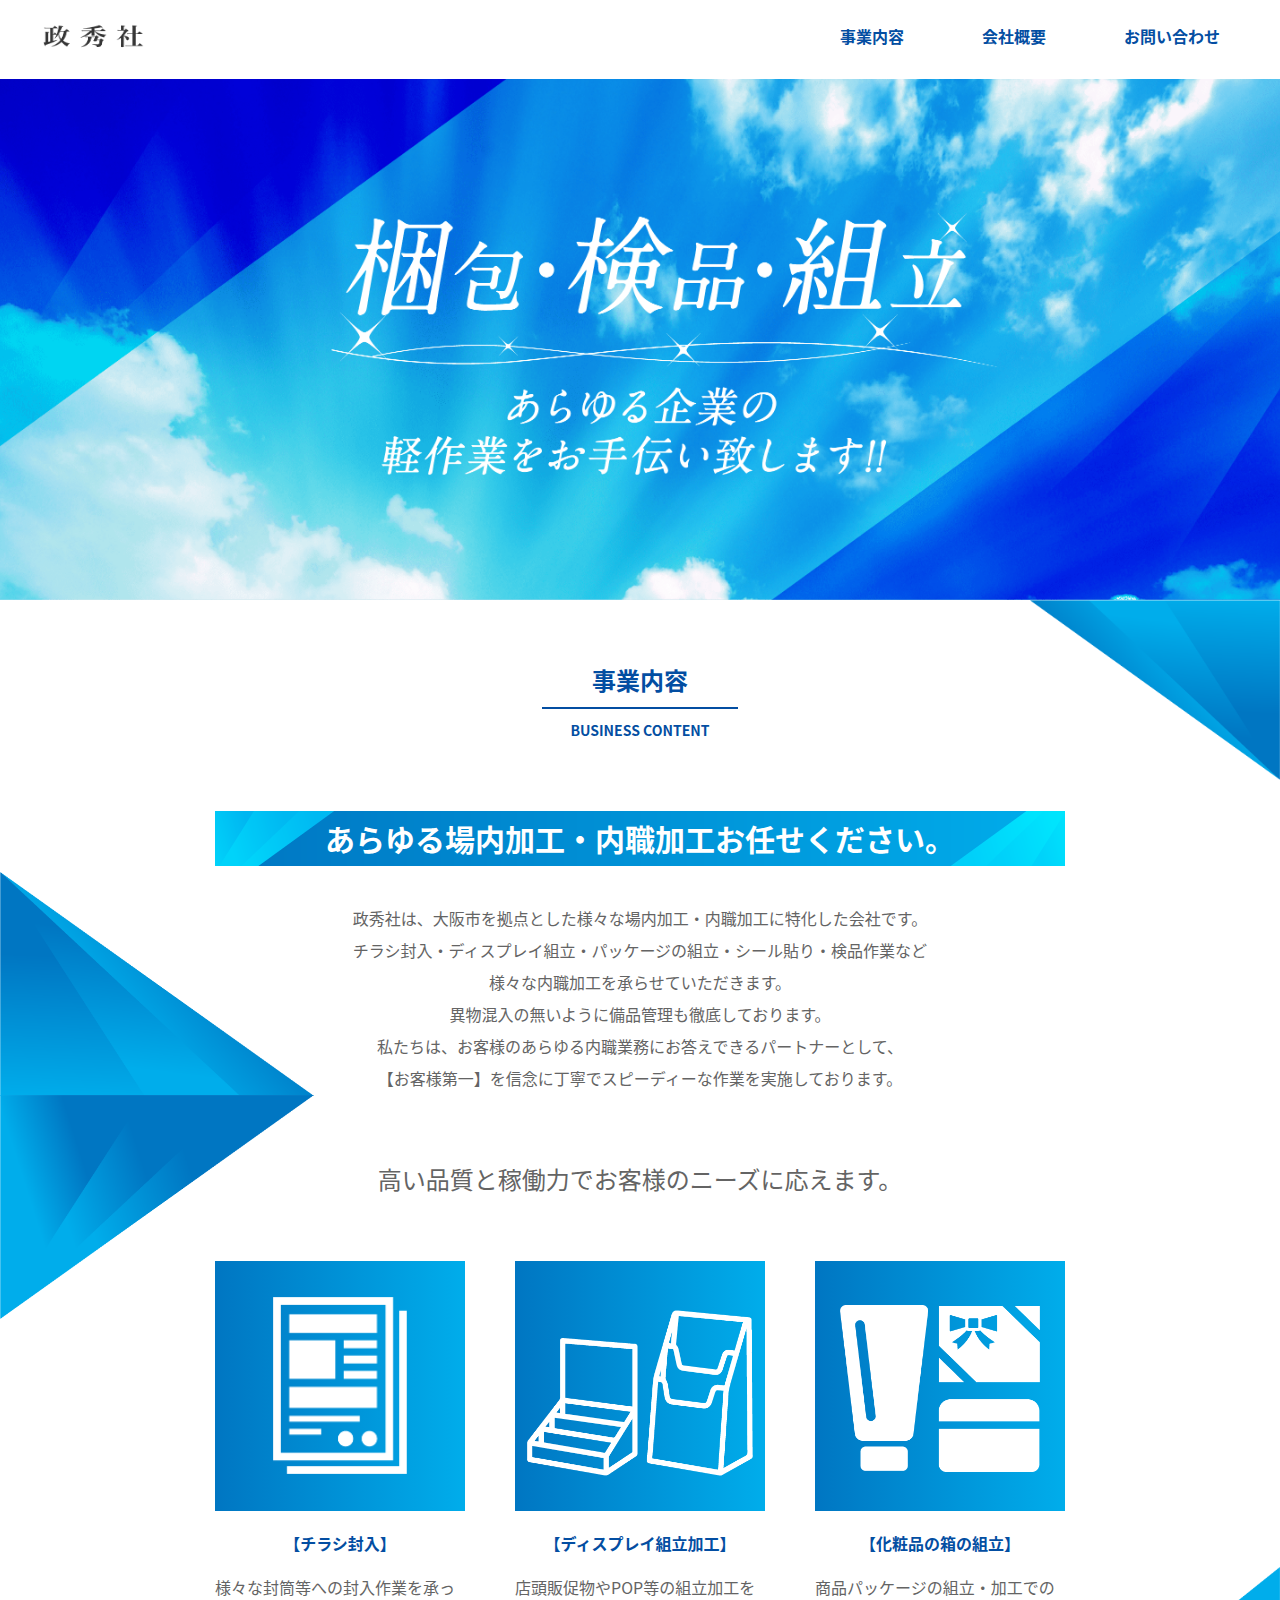
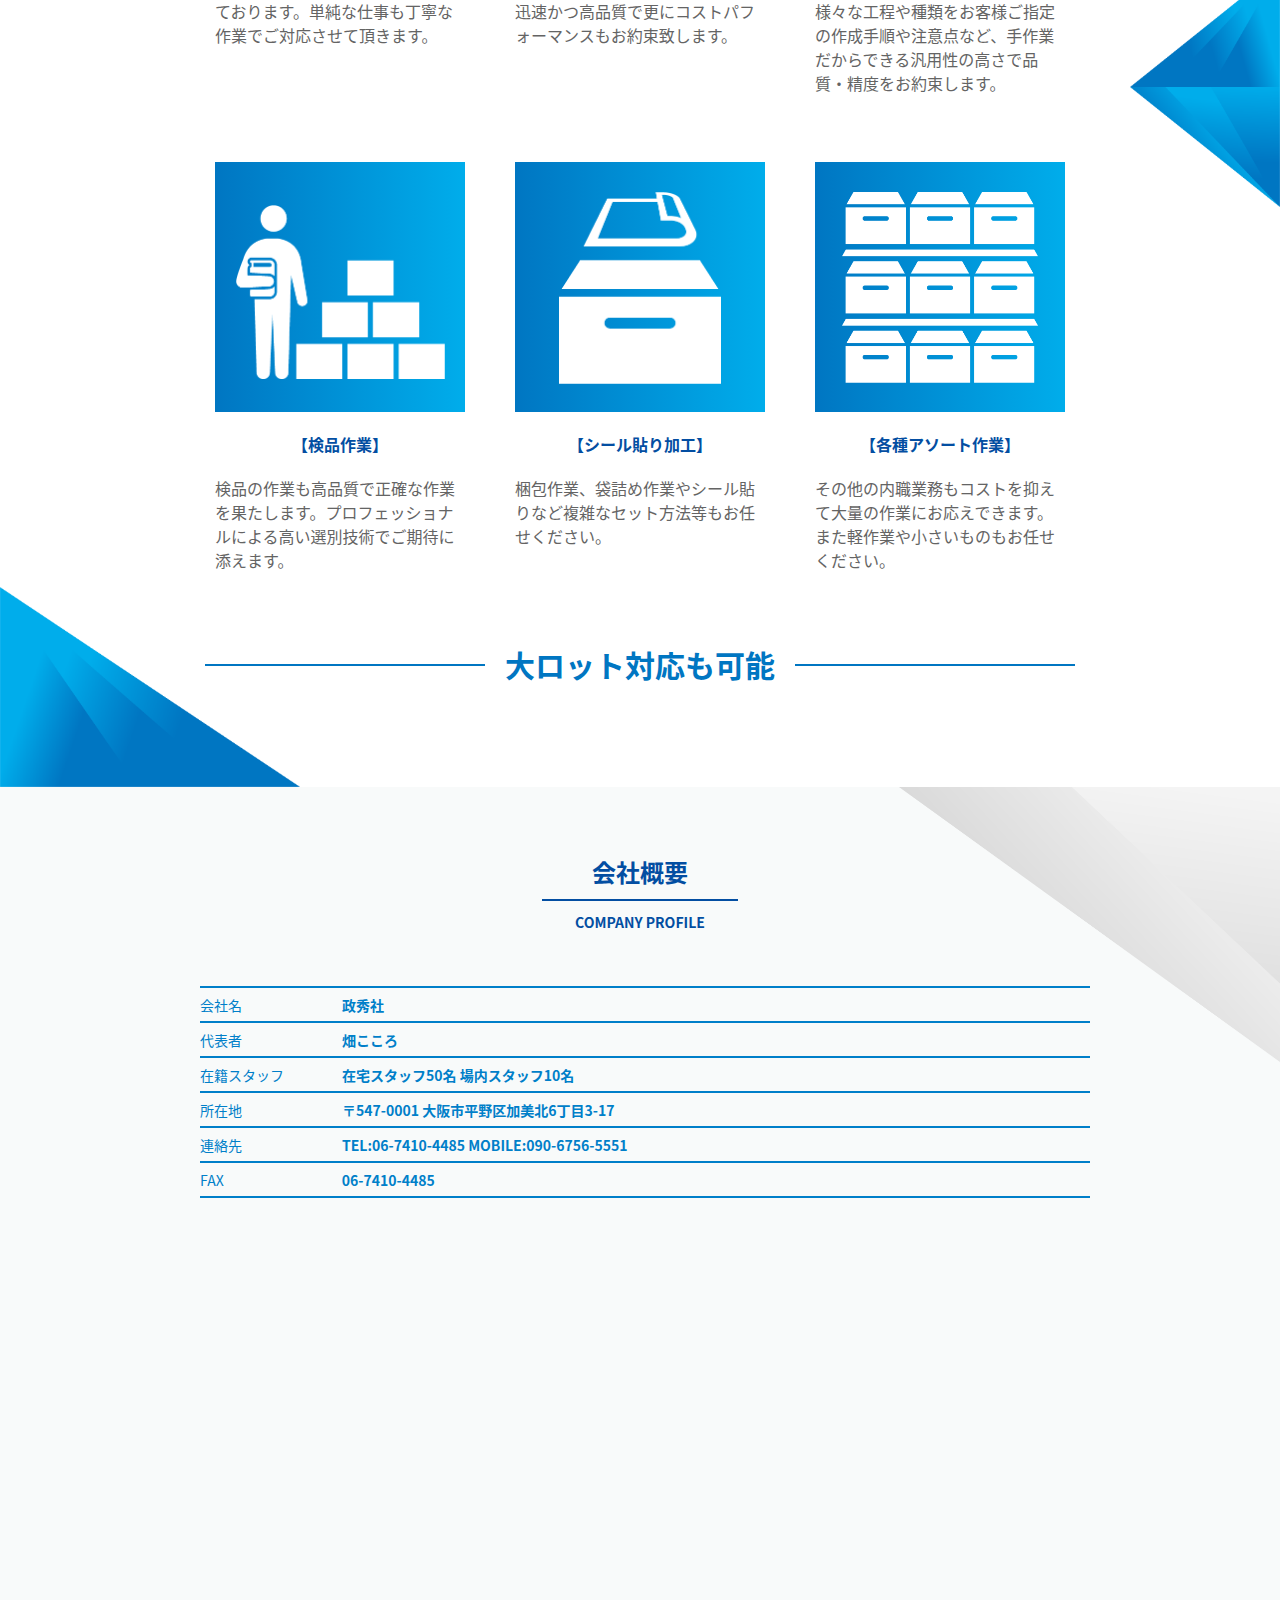
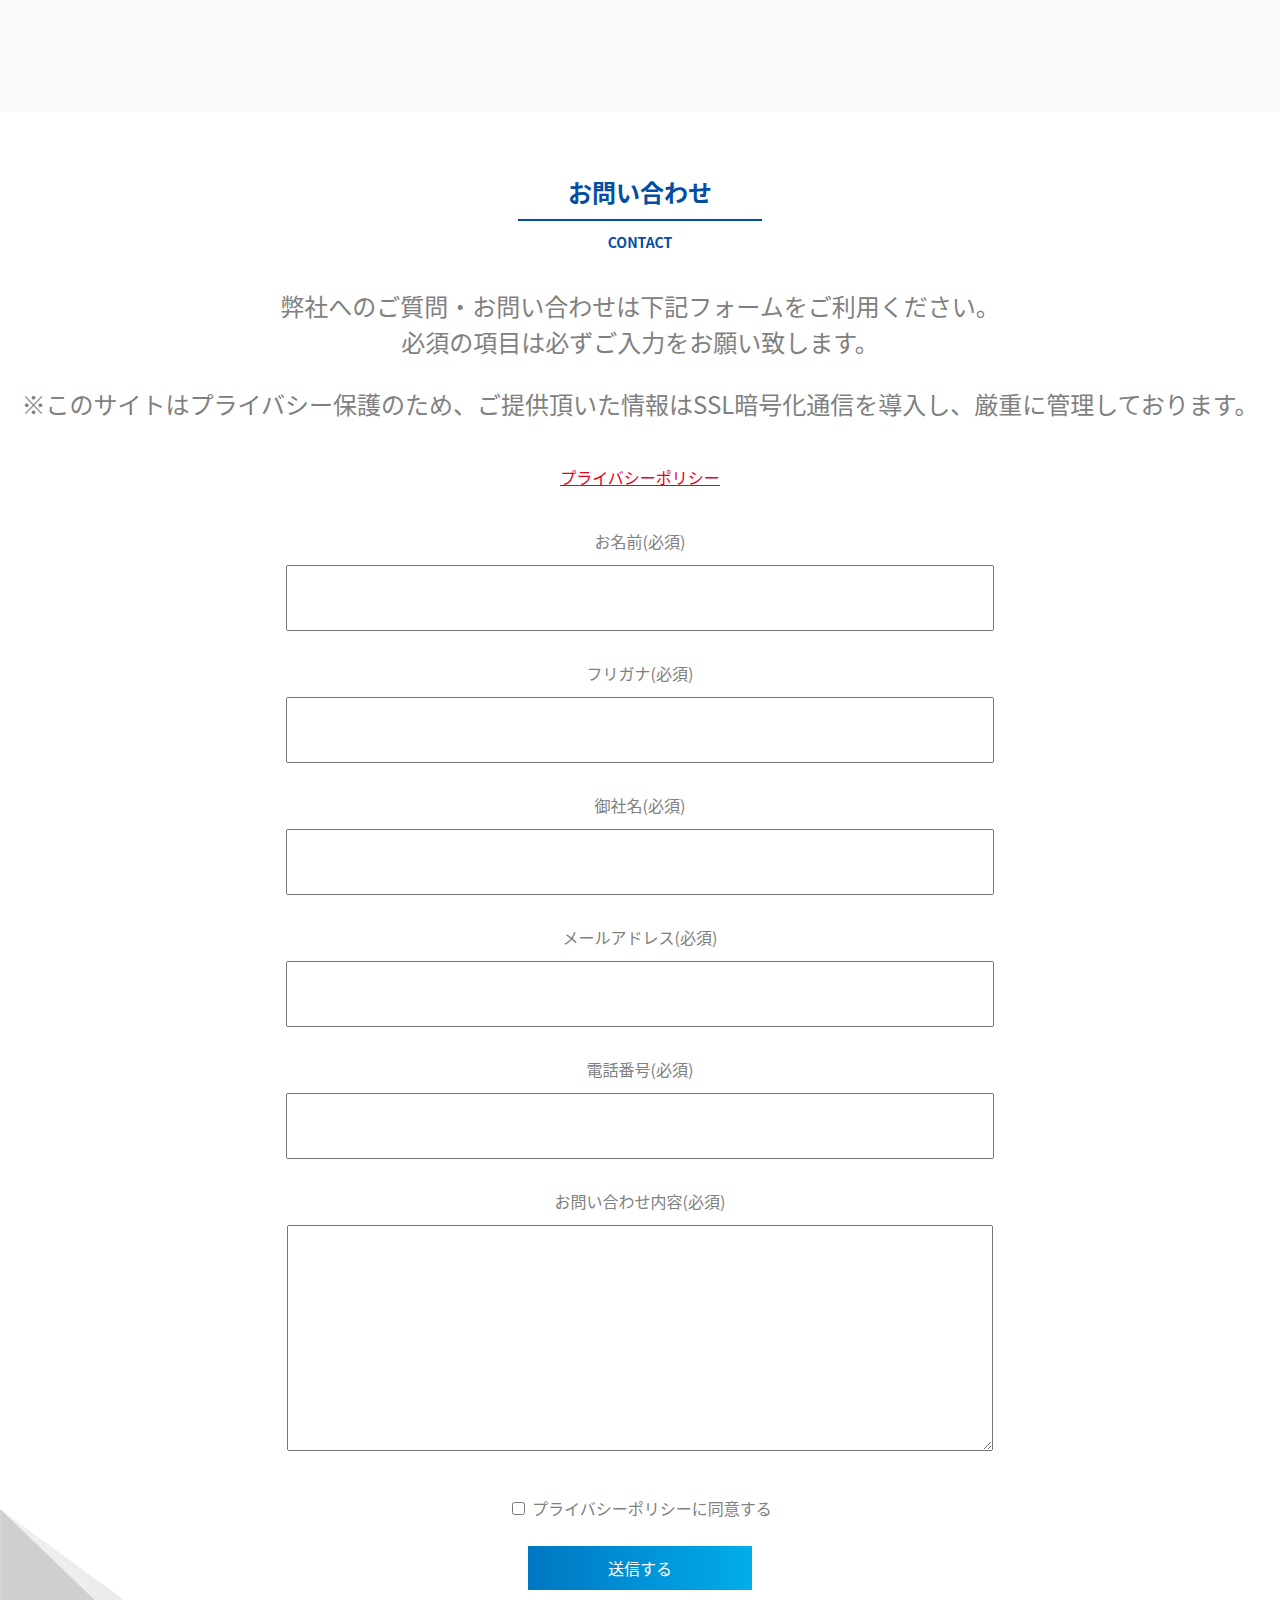
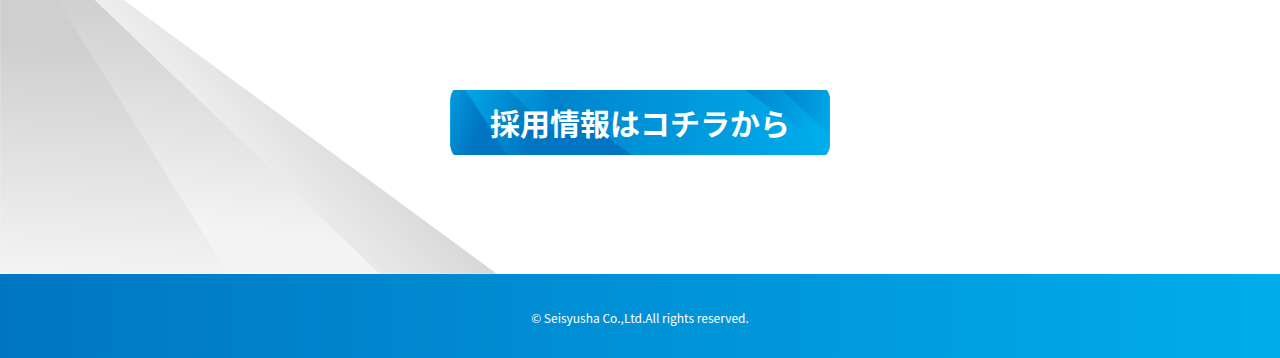
==== commit bb67fd2a: "Add files via upload" ====
--- a/index.html
+++ b/index.html
@@ -50,11 +50,11 @@
                         <p class="main-desc">あらゆる場内加工・内職加工<br class="sp">お任せください。</p>
                         <p class="sub-desc">
                             政秀社は、大阪市を拠点とした<br class="sp">様々な場内加工・内職加工に特化した会社です。<br>
-                            チラシ封入・ディスプレイ組立・パッケージの組立・シール貼り・検品作業など<br>
+                            チラシ封入・ディスプレイ組立・パッケージの組立・<br class="sp">シール貼り・検品作業など<br>
                             様々な内職加工を承らせていただきます。<br>
                             異物混入の無いように備品管理も徹底しております。<br>
-                            私たちは、お客様のあらゆる内職業務にお答えできるパートナーとして、<br>
-                            【お客様第一】を信念に丁寧でスピーディーな作業を実施しております。
+                            私たちは、お客様のあらゆる内職業務に<br class="sp">お答えできるパートナーとして、<br>
+                            【お客様第一】を信念に<br class="sp">丁寧でスピーディーな作業を<br class="sp">実施しております。
                         </p>
                         <p class="declare">高い品質と稼働力で<br class="sp">お客様のニーズに応えます。</p>
                     </div>
--- a/css/style.css
+++ b/css/style.css
@@ -245,6 +245,13 @@
   }
 }
 
+@media print, screen and (max-width: 590px) {
+  header .nav-list .item a {
+    padding-right: 100px;
+    padding-left: 100px;
+  }
+}
+
 header .nav-list .item a:hover {
   border-bottom: 2px solid #034ea2;
   padding-bottom: 5px;
@@ -264,6 +271,13 @@
 @media print, screen and (min-width: 768px) {
   header .nav-list #contact-line a {
     padding: 0;
+  }
+}
+
+@media print, screen and (max-width: 590px) {
+  header .nav-list #contact-line a {
+    padding-right: 77px;
+    padding-left: 77px;
   }
 }
 
@@ -1182,19 +1196,19 @@
 
 @media print, screen and (max-width: 860px) {
   .company {
-    padding-bottom: 700px;
+    padding-bottom: 580px;
   }
 }
 
 @media print, screen and (max-width: 500px) {
   .company {
-    padding-bottom: 750px;
+    padding-bottom: 500px;
   }
 }
 
 @media print, screen and (max-width: 400px) {
   .company {
-    padding-bottom: 800px;
+    padding-bottom: 500px;
   }
 }
 
@@ -1323,6 +1337,7 @@
     text-align: center;
     font-size: 20px;
     font-weight: bold;
+    height: 30px;
   }
 }
 
@@ -1793,8 +1808,8 @@
 
 .contact .back-to-top {
   position: fixed;
-  bottom: 70px;
-  right: 100px;
+  bottom: 30px;
+  right: 10px;
   font-size: 20px;
   background-color: #808080;
   color: #fff;
